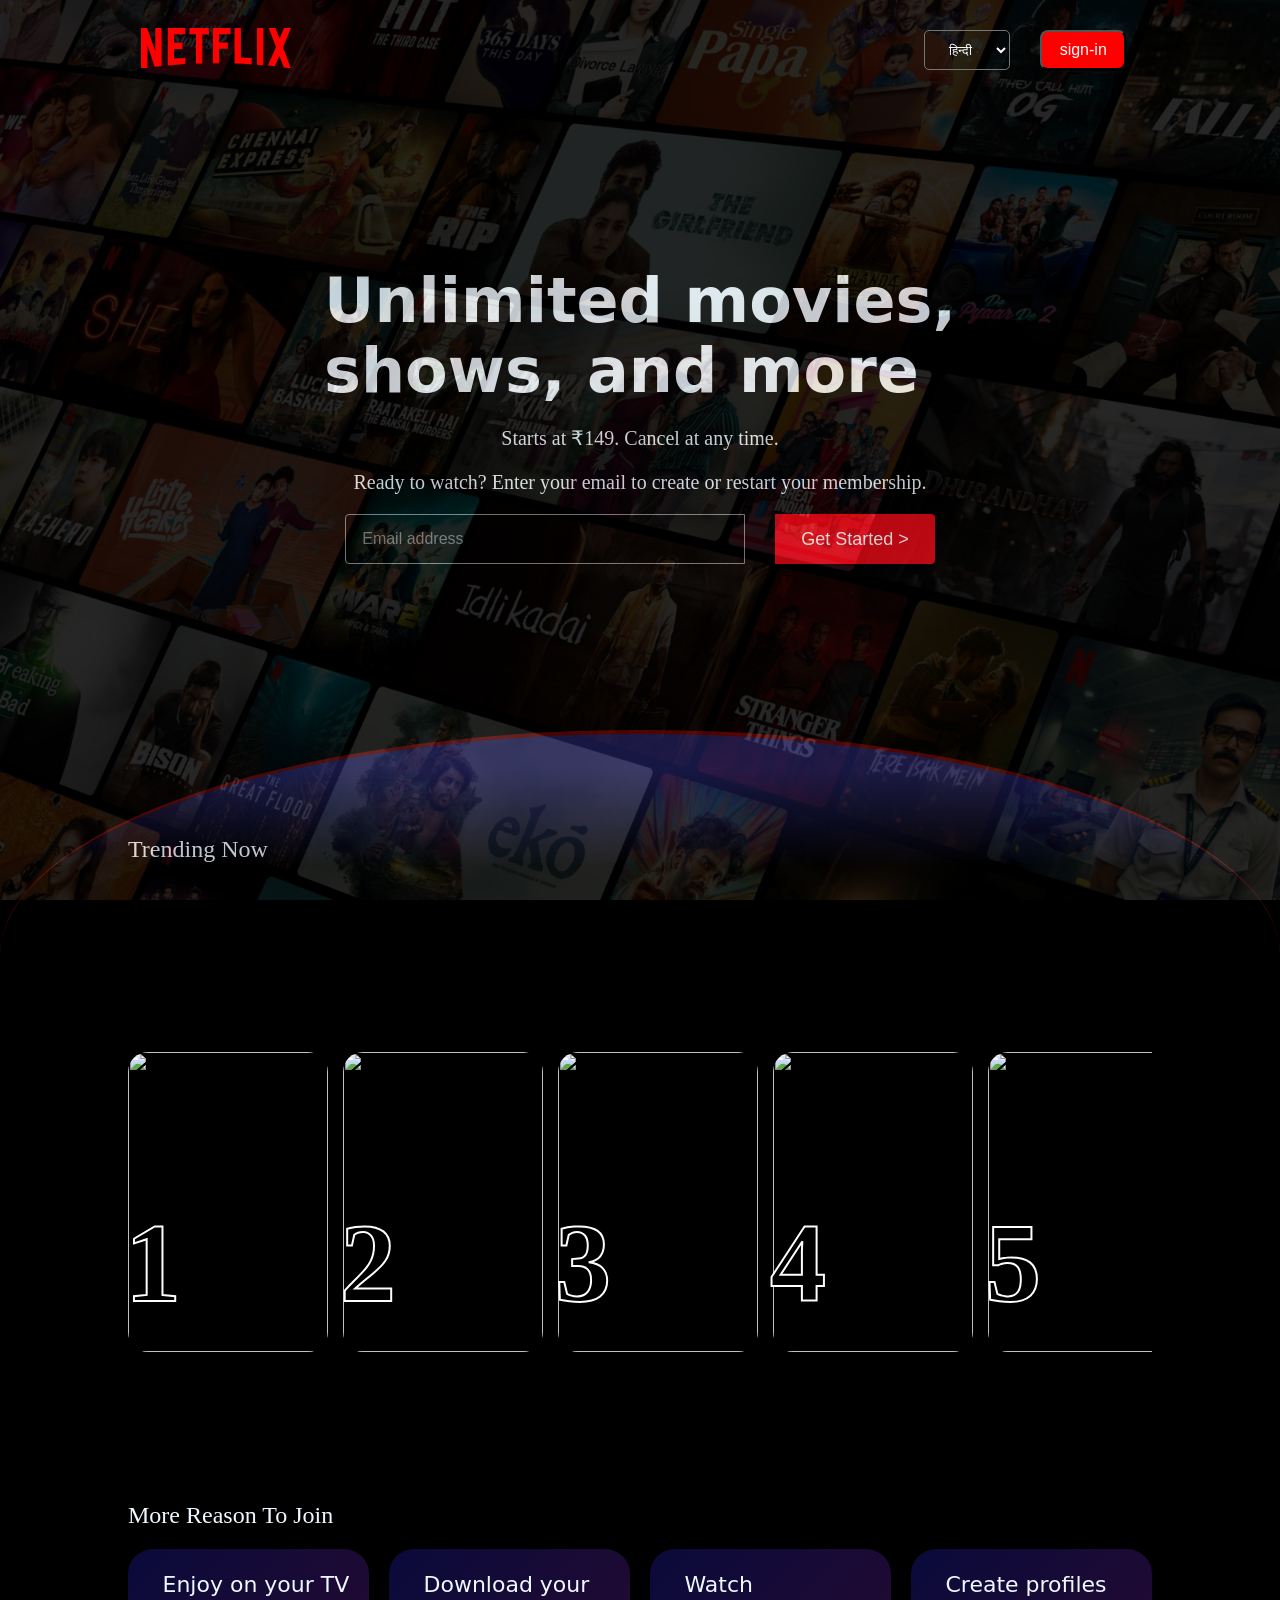
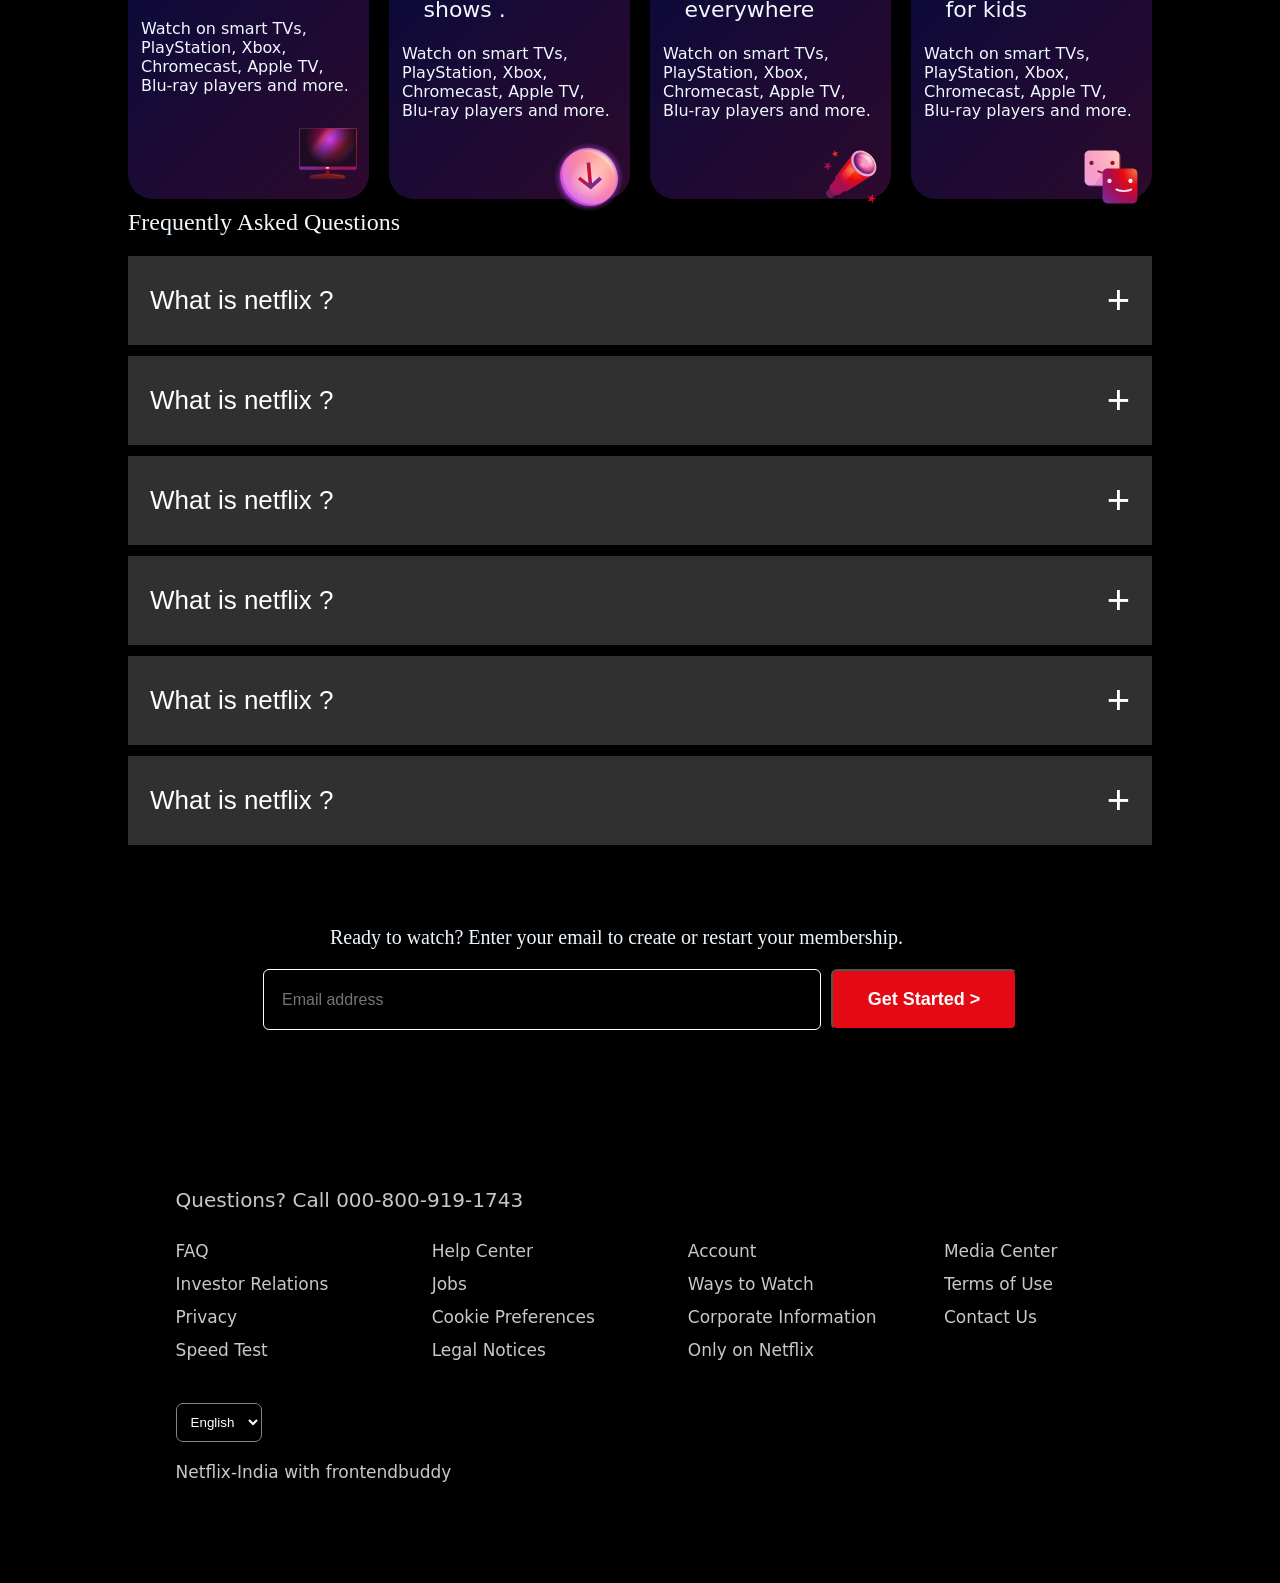
==== index.html @ 0e560d10 "first commit" ====
<!DOCTYPE html>
<html lang="en">

<head>
    <meta charset="UTF-8">
    <meta name="viewport" content="width=device-width, initial-scale=1.0">
    <title>Netflix-clone</title>
    <link rel="stylesheet" href="style.css">
</head>

<body>
    <main>
        <nav>
            <div class="navdiv">
                <div class="left">
                    <div class="svg">
                        <svg fill="red" viewBox="0 0 111 30" version="1.1" xmlns="http://www.w3.org/2000/svg"
                            xmlns:xlink="http://www.w3.org/1999/xlink" aria-hidden="true" role="img"
                            class="default-ltr-iqcdef-cache-17hp4kx e38gzvf2">
                            <g>
                                <path
                                    d="M105.06233,14.2806261 L110.999156,30 C109.249227,29.7497422 107.500234,29.4366857 105.718437,29.1554972 L102.374168,20.4686475 L98.9371075,28.4375293 C97.2499766,28.1563408 95.5928391,28.061674 93.9057081,27.8432843 L99.9372012,14.0931671 L94.4680851,-5.68434189e-14 L99.5313525,-5.68434189e-14 L102.593495,7.87421502 L105.874965,-5.68434189e-14 L110.999156,-5.68434189e-14 L105.06233,14.2806261 Z M90.4686475,-5.68434189e-14 L85.8749649,-5.68434189e-14 L85.8749649,27.2499766 C87.3746368,27.3437061 88.9371075,27.4055675 90.4686475,27.5930265 L90.4686475,-5.68434189e-14 Z M81.9055207,26.93692 C77.7186241,26.6557316 73.5307901,26.4064111 69.250164,26.3117443 L69.250164,-5.68434189e-14 L73.9366389,-5.68434189e-14 L73.9366389,21.8745899 C76.6248008,21.9373887 79.3120255,22.1557784 81.9055207,22.2804387 L81.9055207,26.93692 Z M64.2496954,10.6561065 L64.2496954,15.3435186 L57.8442216,15.3435186 L57.8442216,25.9996251 L53.2186709,25.9996251 L53.2186709,-5.68434189e-14 L66.3436123,-5.68434189e-14 L66.3436123,4.68741213 L57.8442216,4.68741213 L57.8442216,10.6561065 L64.2496954,10.6561065 Z M45.3435186,4.68741213 L45.3435186,26.2498828 C43.7810479,26.2498828 42.1876465,26.2498828 40.6561065,26.3117443 L40.6561065,4.68741213 L35.8121661,4.68741213 L35.8121661,-5.68434189e-14 L50.2183897,-5.68434189e-14 L50.2183897,4.68741213 L45.3435186,4.68741213 Z M30.749836,15.5928391 C28.687787,15.5928391 26.2498828,15.5928391 24.4999531,15.6875059 L24.4999531,22.6562939 C27.2499766,22.4678976 30,22.2495079 32.7809542,22.1557784 L32.7809542,26.6557316 L19.812541,27.6876933 L19.812541,-5.68434189e-14 L32.7809542,-5.68434189e-14 L32.7809542,4.68741213 L24.4999531,4.68741213 L24.4999531,10.9991564 C26.3126816,10.9991564 29.0936358,10.9054269 30.749836,10.9054269 L30.749836,15.5928391 Z M4.78114163,12.9684132 L4.78114163,29.3429562 C3.09401069,29.5313525 1.59340144,29.7497422 0,30 L0,-5.68434189e-14 L4.4690224,-5.68434189e-14 L10.562377,17.0315868 L10.562377,-5.68434189e-14 L15.2497891,-5.68434189e-14 L15.2497891,28.061674 C13.5935889,28.3437998 11.906458,28.4375293 10.1246602,28.6868498 L4.78114163,12.9684132 Z">
                                </path>
                            </g>
                        </svg>
                    </div>
                </div>
                <div class="right">
                    <select class="select">
                        <option id="en" value="hi">
                            हिन्दी</option>
                        <option id="en" value="en">English</option>
                    </select>

                    <button class="sign-inbtn">sign-in</button>
                </div>
            </div>
        </nav>
        <div class="wrap">
            <div class="herosection">
        </div>  
         <div class="box">
                <h1 id="h1">Unlimited movies,<br/> shows, and more</h1>
                <p>Starts at ₹149. Cancel at any time.</p>
                <p>

Ready to watch? Enter your email to create or restart your membership.</p>
<div class="netflix-input">
    <input id="input1" type="email" placeholder="Email address">
    <button id="get-start">Get Started &gt;</button>
</div>
            </div> 
        </div>

<section style="height: 100vh;width: 100%;">
    <div class="sepration">
        <h1>Trending Now</h1>
    </div>
    <div class="card-container">
        <div class="card">
            <img src="https://occ-0-4079-3646.1.nflxso.net/dnm/api/v6/mAcAr9TxZIVbINe88xb3Teg5_OA/AAAABYWfklg5D5btQoekHBjGHSFXDW_EezXrT97RnSaEwirkVnCt91QaQlcPWCxtfkSrW04hOcHguRrAMgyKTJzs2_PKkFkbs60DHC4.webp?r=05f" alt="">
            <span class="rank"><strong>1</strong></span>
        </div>
        <div class="card">
<img src="https://occ-0-4079-3646.1.nflxso.net/dnm/api/v6/mAcAr9TxZIVbINe88xb3Teg5_OA/AAAABTk_B0l_BvDJ7CQuWOAax9ZKSAe65vFGUMjAee8pcvuYXDFDvcnFaF8nOEuwxBg-TFKzHTqhdD3D7zlMsXSpA_BQTHf-ouBVNdwJIJvNQzUGje4WVrnptKL5Ywqu9hV7pg3A.webp?r=f34" alt="">            <span class="rank"><strong>2</strong></span>
        </div>
        <div class="card">
<img src="https://occ-0-4079-3646.1.nflxso.net/dnm/api/v6/mAcAr9TxZIVbINe88xb3Teg5_OA/AAAABVbXUoTNkiWeGLsVtY9HIcuwl1a3-qGoR3UlqNqTqNaSBIYjd0DYeSO0mJcKaiMaH4AYtFRuqnHeuwcxSB3sofkfoh_zn_c9A80.webp?r=0e8" alt="">
            <span class="rank"><strong>3</strong></span>
        </div>
        <div class="card">
<img src="https://occ-0-4079-3646.1.nflxso.net/dnm/api/v6/mAcAr9TxZIVbINe88xb3Teg5_OA/AAAABdk3FpqNAI974HAkW3ViJ3I0APuHL_G1rSyvJwwHpORabUiucodaWVbqTne8dLPRL2x9QTKAJdYLmWHL7W8-0b21v_9pRb4rtUP8MzJCQIdtbZNCXBlEPL4DcL4kUnYPekPF.webp?r=2dc" alt="">
            <span class="rank"><strong>4</strong></span>
        </div>
        <div class="card">
<img src="https://occ-0-4079-3646.1.nflxso.net/dnm/api/v6/mAcAr9TxZIVbINe88xb3Teg5_OA/AAAABXMlNt8lRlEH5nkoYUHkzaYFsKJJvQq-3wQ4-DyYWQmKlxu9qrynyD5cNZEHPowiQL9IPEPbTSBM9B-id8nR8QPVfL1P_CQjPOqe5ZsDbekwH5AVJbhS3v4gSBXhZb4qdcE6.webp?r=e8a" alt="">            <span class="rank"><strong>5</strong></span>
        </div>
        <div class="card">
<img src="https://occ-0-4079-3646.1.nflxso.net/dnm/api/v6/mAcAr9TxZIVbINe88xb3Teg5_OA/AAAABTJf3e14TtZ2Z3216UaphDq5nf1SaFyC-0R59wDCSyGdNROqYPTHg8g8SU0kbcn61BMumEkghBN8r11S6_bhQvNJ4oQD4oECM-M.webp?r=e5d" alt="">
            <span class="rank"><strong>6</strong></span>
        </div>
        <div class="card">
<img src="https://occ-0-4079-3646.1.nflxso.net/dnm/api/v6/mAcAr9TxZIVbINe88xb3Teg5_OA/AAAABVeIHiYaDJJIysNwDA2dgsHF3DpeFf1lXUwfmyaYJGvJxptKGrreOWRiosLCEviE_yZybYWhxEPSmyxoSVNhCycRblBIR_sH38c.webp?r=902" alt="">
            <span class="rank"><strong>7</strong></span>
        </div>
        <div class="card">

<img src="https://occ-0-4079-3646.1.nflxso.net/dnm/api/v6/mAcAr9TxZIVbINe88xb3Teg5_OA/AAAABRyZw5hVzYNlj5cnTUlbq5EqtdSdsAsspntVAHNzTW-VaxaTK4A5d_0pDxPjmoxcs7O51dpWAhCpvB-1r6tBUotO4OHGYteFQzA.webp?r=32c" alt="">            <span class="rank"><strong>8</strong></span>
        </div>
        <div class="card">
<img src="https://occ-0-4079-3646.1.nflxso.net/dnm/api/v6/mAcAr9TxZIVbINe88xb3Teg5_OA/AAAABd-hr2-TdXUEamf_D6vpIxJwKZnueEgjHxa05fdGIYTOXwYvXtkrUhfvtySeRKLFhR7MDZG5cNAtmb52qROa-ZKOftFckYIuFKo.webp?r=4a4" alt="">
            <span class="rank"><strong>9</strong></span>
        </div>
        <div class="card">
<img src="https://occ-0-4079-3646.1.nflxso.net/dnm/api/v6/mAcAr9TxZIVbINe88xb3Teg5_OA/AAAABdN_bIOlvcPmuNg-8zb6yTEGzWwTEl5TQHxSGXeZYUZXD42PmzgOxe4XxfNs_FNWoKHZPwui2ZNbFkP6lW-cWNj7co2EHiAmQpBfdP3ty0noShRvad3MK4TOglaMWfLT3uCz.webp?r=c90" alt="">
            <span class="rank"><strong>10</strong></span>
        </div>
    </div>




    
</section>
<section style="height: 100vh;width: 100%; margin-top: -10%;">
    <div class="container">
        <h1>More Reason To Join </h1>
        <div class="card-div">
            <div class="card1">
                <h2>Enjoy on your TV</h2>
                
                <p>Watch on smart TVs, PlayStation, Xbox, Chromecast, Apple TV, Blu-ray players and more.</p>
           <svg width="72" height="72" viewBox="0 0 72 72" fill="none"><g id="television-core-small"><path id="Vector" fill-rule="evenodd" clip-rule="evenodd" d="M37.2 53.3992C37.2 52.7365 36.6628 52.1992 36 52.1992H34.8C34.1373 52.1992 33.6 52.7365 33.6 53.3992V56.2636C33.6 56.9129 33.0834 57.4433 32.4347 57.4739C30.3013 57.5744 28.1719 57.7834 26.0546 58.1011L19.444 59.0926C18.2692 59.2688 17.4 60.2782 17.4 61.4662V62.0992C17.4 62.4304 17.6686 62.6992 18 62.6992H52.8C53.1314 62.6992 53.4 62.4304 53.4 62.0992V61.4662C53.4 60.2782 52.5309 59.2688 51.3561 59.0926L44.7454 58.1011C42.6282 57.7834 40.4987 57.5744 38.3653 57.4739C37.7167 57.4433 37.2 56.9129 37.2 56.2636V53.3992Z" fill="url(#paint0_radial_5179_1308)"></path><path id="Vector_2" d="M18.6 60.7388C18.6 60.2306 18.9587 59.796 19.4602 59.711C22.0196 59.2775 29.7585 58.0508 35.4 58.0508C41.0415 58.0508 48.7804 59.2775 51.3398 59.711C51.8412 59.796 52.2 60.2306 52.2 60.7388C52.2 60.902 52.0575 61.0268 51.8967 61.0004C50.1219 60.707 40.9704 59.2409 35.4 59.2409C29.8295 59.2409 20.678 60.707 18.9033 61.0004C18.7425 61.0268 18.6 60.902 18.6 60.7388Z" fill="url(#paint1_radial_5179_1308)"></path><path id="Vector_3" d="M63 12H8.99995C8.00584 12 7.19995 12.8059 7.19995 13.8V51.6C7.19995 52.5941 8.00584 53.4 8.99995 53.4H63C63.9941 53.4 64.8 52.5941 64.8 51.6V13.8C64.8 12.8059 63.9941 12 63 12Z" fill="url(#paint2_linear_5179_1308)"></path><path id="Vector_4" d="M63 12H8.99995C8.00584 12 7.19995 12.8059 7.19995 13.8V51.6C7.19995 52.5941 8.00584 53.4 8.99995 53.4H63C63.9941 53.4 64.8 52.5941 64.8 51.6V13.8C64.8 12.8059 63.9941 12 63 12Z" fill="url(#paint3_radial_5179_1308)"></path><path id="Vector_5" fill-rule="evenodd" clip-rule="evenodd" d="M8.99995 12.6H63C63.663 12.6 64.2 13.1372 64.2 13.8V50.4H7.79995V13.8C7.79995 13.1372 8.33719 12.6 8.99995 12.6ZM7.19995 50.4V13.8C7.19995 12.8059 8.00581 12 8.99995 12H63C63.9942 12 64.8 12.8059 64.8 13.8V50.4V51.6C64.8 52.5941 63.9942 53.4 63 53.4H8.99995C8.00581 53.4 7.19995 52.5941 7.19995 51.6V50.4Z" fill="url(#paint4_radial_5179_1308)"></path><path id="Vector_6" d="M35.4 52.8C36.3941 52.8 37.2 52.3971 37.2 51.9C37.2 51.4029 36.3941 51 35.4 51C34.4059 51 33.6 51.4029 33.6 51.9C33.6 52.3971 34.4059 52.8 35.4 52.8Z" fill="url(#paint5_radial_5179_1308)"></path></g><defs><radialGradient id="paint0_radial_5179_1308" cx="0" cy="0" r="1" gradientUnits="userSpaceOnUse" gradientTransform="translate(50.3269 49.3723) rotate(118.526) scale(55.1579 46.2871)"><stop stop-color="#802600"></stop><stop offset="0.333333" stop-color="#6F181D"></stop><stop offset="0.666667" stop-color="#5B1333"></stop><stop offset="1" stop-color="#391945"></stop></radialGradient><radialGradient id="paint1_radial_5179_1308" cx="0" cy="0" r="1" gradientUnits="userSpaceOnUse" gradientTransform="translate(48.1077 53.6128) rotate(158.116) scale(32.7275 42.219)"><stop stop-color="#99421D"></stop><stop offset="0.333333" stop-color="#99161D"></stop><stop offset="0.666667" stop-color="#7D1845"></stop><stop offset="1" stop-color="#59216E"></stop></radialGradient><linearGradient id="paint2_linear_5179_1308" x1="10.4727" y1="14.9572" x2="56.1755" y2="51.4814" gradientUnits="userSpaceOnUse"><stop stop-color="#99161D"></stop><stop offset="0.245283" stop-color="#CA005B"></stop><stop offset="0.346698" stop-color="#FF479A"></stop><stop offset="0.46934" stop-color="#CC3CFF"></stop><stop offset="0.735849" stop-color="#BC1A22"></stop><stop offset="1" stop-color="#C94FF5"></stop></linearGradient><radialGradient id="paint3_radial_5179_1308" cx="0" cy="0" r="1" gradientUnits="userSpaceOnUse" gradientTransform="translate(38.6181 23.8286) rotate(90) scale(25.9571 25.8545)"><stop stop-color="#1C0E20" stop-opacity="0"></stop><stop offset="1" stop-color="#1C0E20"></stop></radialGradient><radialGradient id="paint4_radial_5179_1308" cx="0" cy="0" r="1" gradientUnits="userSpaceOnUse" gradientTransform="translate(54 20.1938) rotate(144.293) scale(47.2897 44.8232)"><stop stop-color="#EF7744"></stop><stop offset="0.333333" stop-color="#E50914"></stop><stop offset="0.666667" stop-color="#A70D53"></stop><stop offset="1" stop-color="#792A95"></stop></radialGradient><radialGradient id="paint5_radial_5179_1308" cx="0" cy="0" r="1" gradientUnits="userSpaceOnUse" gradientTransform="translate(36.525 51.3562) rotate(135) scale(4.58735)"><stop stop-color="#FFDCCC"></stop><stop offset="0.333333" stop-color="#FFBDC0"></stop><stop offset="0.666667" stop-color="#F89DC6"></stop><stop offset="1" stop-color="#E4A1FA"></stop></radialGradient></defs></svg>
           
            </div>
            <div class="card1">
                <h2>Download your shows .</h2>
                <p>Watch on smart TVs, PlayStation, Xbox, Chromecast, Apple TV, Blu-ray players and more.</p>
           
                <svg width="72" height="72" viewBox="0 0 72 72" fill="none"><g id="download-core-small"><path id="Vector" d="M36 70.2008C54.8882 70.2008 70.2001 54.8889 70.2001 36.0008C70.2001 17.1126 54.8882 1.80078 36 1.80078C17.1119 1.80078 1.80005 17.1126 1.80005 36.0008C1.80005 54.8889 17.1119 70.2008 36 70.2008Z" fill="url(#paint0_radial_5179_7940)"></path><path id="Vector_2" opacity="0.4" d="M64.7658 36.195C65.5206 51.5916 53.7908 63.5824 38.5668 62.977C23.3428 62.3722 10.3893 49.4 9.63446 34.0034C8.87954 18.6068 20.6091 6.61594 35.8331 7.22116C51.0571 7.82638 64.0104 20.7984 64.7658 36.195Z" fill="url(#paint1_radial_5179_7940)"></path><path id="Vector_3" d="M62.3657 37.9958C63.1205 53.3924 51.3908 65.3832 36.1668 64.7778C20.9428 64.173 7.9893 51.2008 7.23444 35.8041C6.47952 20.4075 18.2091 8.41672 33.4331 9.02194C48.6571 9.62716 61.6103 22.5992 62.3657 37.9958Z" fill="url(#paint2_radial_5179_7940)"></path><path id="Vector_4" opacity="0.5" d="M64.7658 36.195C65.5206 51.5916 53.7908 63.5824 38.5668 62.977C23.3428 62.3722 10.3893 49.4 9.63446 34.0034C8.87954 18.6068 20.6091 6.61594 35.8331 7.22116C51.0571 7.82638 64.0104 20.7984 64.7658 36.195Z" fill="url(#paint3_radial_5179_7940)"></path><path id="Vector_5" opacity="0.6" d="M36.9 60.6C48.6636 60.6 58.2 51.0637 58.2 39.3C58.2 27.5363 48.6636 18 36.9 18C25.1363 18 15.6 27.5363 15.6 39.3C15.6 51.0637 25.1363 60.6 36.9 60.6Z" fill="url(#paint4_radial_5179_7940)"></path><path id="Vector_6" fill-rule="evenodd" clip-rule="evenodd" d="M39.0849 42.2727L46.3387 35.76L48.8945 38.5142L38.9118 47.477L37.8466 48.4333L36.6071 47.477L24.9899 38.5142L27.0434 35.76L35.4849 42.2727L33.6 21.6016H37.2L39.0849 42.2727Z" fill="url(#paint5_radial_5179_7940)"></path><path id="Vector_7" opacity="0.4" fill-rule="evenodd" clip-rule="evenodd" d="M61.6566 34.9618C61.7832 35.3893 62.391 35.3233 62.3694 34.878C61.6962 21.1369 50.1509 9.55975 36.5817 9.01957C34.4606 8.93515 32.4155 9.12541 30.4772 9.55909C30.0745 9.64915 30.1575 10.2082 30.5697 10.2246C45.0094 10.7979 57.6246 21.2971 61.6566 34.9618Z" fill="url(#paint6_radial_5179_7940)"></path></g><defs><radialGradient id="paint0_radial_5179_7940" cx="0" cy="0" r="1" gradientUnits="userSpaceOnUse" gradientTransform="translate(36.0001 36.1837) rotate(-90) scale(34.3829)"><stop offset="0.782019" stop-color="#982DBE"></stop><stop offset="0.906819" stop-color="#B038DC" stop-opacity="0.2"></stop><stop offset="1" stop-color="#E4A1FA" stop-opacity="0"></stop></radialGradient><radialGradient id="paint1_radial_5179_7940" cx="0" cy="0" r="1" gradientUnits="userSpaceOnUse" gradientTransform="translate(52.9937 20.0992) rotate(135) scale(49.9836)"><stop stop-color="#FFDCCC"></stop><stop offset="0.333333" stop-color="#FFBDC0"></stop><stop offset="0.666667" stop-color="#F89DC6"></stop><stop offset="1" stop-color="#E4A1FA"></stop></radialGradient><radialGradient id="paint2_radial_5179_7940" cx="0" cy="0" r="1" gradientUnits="userSpaceOnUse" gradientTransform="translate(52.7999 19.6937) rotate(135) scale(53.1037)"><stop stop-color="#FFA984"></stop><stop offset="0.333333" stop-color="#FF787F"></stop><stop offset="0.666667" stop-color="#F45FA2"></stop><stop offset="1" stop-color="#C44AF1"></stop></radialGradient><radialGradient id="paint3_radial_5179_7940" cx="0" cy="0" r="1" gradientUnits="userSpaceOnUse" gradientTransform="translate(52.9937 20.0992) rotate(135) scale(49.9836)"><stop stop-color="#FFDCCC"></stop><stop offset="0.333333" stop-color="#FFBDC0"></stop><stop offset="0.666667" stop-color="#F89DC6"></stop><stop offset="1" stop-color="#E4A1FA"></stop></radialGradient><radialGradient id="paint4_radial_5179_7940" cx="0" cy="0" r="1" gradientUnits="userSpaceOnUse" gradientTransform="translate(36.9 39.3) scale(21.3)"><stop stop-color="white"></stop><stop offset="1" stop-color="white" stop-opacity="0"></stop></radialGradient><radialGradient id="paint5_radial_5179_7940" cx="0" cy="0" r="1" gradientUnits="userSpaceOnUse" gradientTransform="translate(31.2 32.1016) rotate(39.5226) scale(15.5567)"><stop stop-color="#EF7744"></stop><stop offset="0.2406" stop-color="#E50914"></stop><stop offset="1" stop-color="#792A95"></stop></radialGradient><radialGradient id="paint6_radial_5179_7940" cx="0" cy="0" r="1" gradientUnits="userSpaceOnUse" gradientTransform="translate(50.7 21.3) rotate(-180) scale(30)"><stop stop-color="white"></stop><stop offset="1" stop-color="white" stop-opacity="0"></stop></radialGradient></defs></svg>
            </div>
            <div class="card1">
                <h2>Watch everywhere</h2>
                <p>Watch on smart TVs, PlayStation, Xbox, Chromecast, Apple TV, Blu-ray players and more.</p>
           
           <svg width="72" height="72" viewBox="0 0 72 72" fill="none"><g id="telescope-core-small"><path id="Vector" d="M24.0492 36.6016L33.6 46.3898L17.8029 56.8633C17.8029 56.8633 15.8891 57.6983 13.625 55.2638C11.361 52.8293 12.1235 51.238 12.1235 51.238L24.0492 36.6016Z" fill="url(#paint0_radial_5179_1664)"></path><path id="Vector_2" d="M25.0344 34.1992L36 46.151L25.0616 53.8043C25.0616 53.8043 21.8289 55.0984 18.0987 51.0172C14.3686 46.9358 15.9198 44.5105 15.9198 44.5105L25.0344 34.1992Z" fill="url(#paint1_radial_5179_1664)"></path><path id="Vector_3" d="M39 13.0195L59.1 33.6788L32.5325 50.4142C32.5325 50.4142 28.7459 50.2552 24.3978 45.4897C20.0498 40.7243 21.4096 35.8101 21.4096 35.8101L39 13.0195Z" fill="url(#paint2_radial_5179_1664)"></path><path id="Vector_4" d="M57.6709 15.3516C63.1044 21.2807 63.9858 29.2883 59.6386 33.2371C55.2916 37.186 47.3628 35.5806 41.9292 29.6515C36.4954 23.7224 35.6145 15.7148 39.9615 11.766C44.3084 7.81716 52.2372 9.42252 57.6709 15.3516Z" fill="url(#paint3_radial_5179_1664)"></path><path id="Vector_5" d="M58.3787 31.255C54.8121 34.5032 48.2143 33.0817 43.6421 28.0798C39.07 23.078 38.2547 16.39 41.8213 13.1419C45.3879 9.89364 51.9857 11.3152 56.5579 16.3171C61.1298 21.3189 61.9452 28.0069 58.3787 31.255Z" fill="url(#paint4_radial_5179_1664)"></path><path id="Vector_6" opacity="0.85" d="M59.6783 28.823C60.576 24.1785 59.6544 20.5934 56.1603 16.6199C52.6662 12.6464 47.3508 10.8657 43.7796 12.7598C39.371 15.098 48.3734 13.5961 53.4577 19.5815C57.8259 24.724 58.8516 33.1009 59.6783 28.823Z" fill="url(#paint5_radial_5179_1664)"></path><path id="Vector_7" opacity="0.4" d="M50.3979 25.2452C50.4549 26.7239 49.2932 27.7677 47.8032 27.5766C46.3131 27.3856 45.059 26.032 45.002 24.5532C44.945 23.0745 46.1067 22.0307 47.5968 22.2218C49.0868 22.4128 50.341 23.7664 50.3979 25.2452Z" fill="url(#paint6_radial_5179_1664)"></path><path id="Vector_8" opacity="0.6" d="M36.9217 21.0039L26.4258 34.3627C26.3297 36.4604 28.2903 39.5534 30.0334 40.8344L41.2345 29.9105C39.6 28.2005 36.9591 24.1025 36.9217 21.0039Z" fill="url(#paint7_radial_5179_1664)"></path><path id="Vector_9" fill-rule="evenodd" clip-rule="evenodd" d="M20.0576 9.60156L21.479 11.7187L24 11.0654L22.3575 13.0272L23.7789 15.1444L21.3424 14.2397L19.7 16.2016L19.8365 13.6806L17.4 12.7759L19.9209 12.1225L20.0576 9.60156ZM58.776 52.8016L58.9623 56.4685L62.4 57.4188L59.0774 58.7347L59.2637 62.4016L57.0239 59.548L53.7014 60.8638L55.6397 57.7843L53.4 54.9307L56.8377 55.8811L58.776 52.8016ZM15.206 24.2101L15.8768 21.0016L13.4793 23.1964L10.6853 21.5563L11.9975 24.553L9.59998 26.7478L12.8085 26.405L14.1207 29.4016L14.7915 26.1931L18 25.8502L15.206 24.2101Z" fill="url(#paint8_linear_5179_1664)"></path></g><defs><radialGradient id="paint0_radial_5179_1664" cx="0" cy="0" r="1" gradientUnits="userSpaceOnUse" gradientTransform="translate(36.6875 32.7016) rotate(135) scale(34.9134)"><stop stop-color="#99421D"></stop><stop offset="0.333333" stop-color="#99161D"></stop><stop offset="0.666667" stop-color="#7D1845"></stop><stop offset="1" stop-color="#59216E"></stop></radialGradient><radialGradient id="paint1_radial_5179_1664" cx="0" cy="0" r="1" gradientUnits="userSpaceOnUse" gradientTransform="translate(42.5937 27.2992) rotate(135) scale(44.5477 44.5279)"><stop stop-color="#EF7744"></stop><stop offset="0.333333" stop-color="#E50914"></stop><stop offset="0.666667" stop-color="#A70D53"></stop><stop offset="1" stop-color="#792A95"></stop></radialGradient><radialGradient id="paint2_radial_5179_1664" cx="0" cy="0" r="1" gradientUnits="userSpaceOnUse" gradientTransform="translate(42.3 29.106) rotate(135) scale(31.8127)"><stop stop-color="#FB540D"></stop><stop offset="0.333333" stop-color="#E50914"></stop><stop offset="0.666667" stop-color="#A70D53"></stop><stop offset="1" stop-color="#792A95"></stop></radialGradient><radialGradient id="paint3_radial_5179_1664" cx="0" cy="0" r="1" gradientUnits="userSpaceOnUse" gradientTransform="translate(57.675 14.7078) rotate(134.326) scale(24.0433 24.0367)"><stop stop-color="#FFDCCC"></stop><stop offset="0.333333" stop-color="#FFBDC0"></stop><stop offset="0.666667" stop-color="#F89DC6"></stop><stop offset="1" stop-color="#E4A1FA"></stop></radialGradient><radialGradient id="paint4_radial_5179_1664" cx="0" cy="0" r="1" gradientUnits="userSpaceOnUse" gradientTransform="translate(52.1305 21.273) rotate(141.875) scale(9.87138 12.8159)"><stop offset="0.307292" stop-color="#F89DC6"></stop><stop offset="0.645392" stop-color="#E75094"></stop><stop offset="1" stop-color="#59216E"></stop></radialGradient><radialGradient id="paint5_radial_5179_1664" cx="0" cy="0" r="1" gradientUnits="userSpaceOnUse" gradientTransform="translate(55.8 15.6) rotate(135) scale(13.1522)"><stop stop-color="white"></stop><stop offset="1" stop-color="white" stop-opacity="0"></stop></radialGradient><radialGradient id="paint6_radial_5179_1664" cx="0" cy="0" r="1" gradientUnits="userSpaceOnUse" gradientTransform="translate(49.2362 22.9648) rotate(131.079) scale(5.08644 6.006)"><stop stop-color="white"></stop><stop offset="1" stop-color="white" stop-opacity="0"></stop></radialGradient><radialGradient id="paint7_radial_5179_1664" cx="0" cy="0" r="1" gradientUnits="userSpaceOnUse" gradientTransform="translate(36.8758 29.1353) rotate(137.622) scale(13.5764)"><stop stop-color="#FFA984"></stop><stop offset="1" stop-color="#F7636B" stop-opacity="0"></stop></radialGradient><linearGradient id="paint8_linear_5179_1664" x1="44.65" y1="27.9016" x2="24.25" y2="48.3016" gradientUnits="userSpaceOnUse"><stop stop-color="#EF7744"></stop><stop offset="0.333333" stop-color="#E50914"></stop><stop offset="0.666667" stop-color="#A70D53"></stop><stop offset="1" stop-color="#792A95"></stop></linearGradient></defs></svg>
            </div>
            <div class="card1">
                <h2>Create profiles for kids</h2>
                <p>Watch on smart TVs, PlayStation, Xbox, Chromecast, Apple TV, Blu-ray players and more.</p>
           <svg width="72" height="72" viewBox="0 0 72 72" fill="none"><g id="profiles-core-small"><path id="Vector" d="M10.8 15.6008C10.8 12.9499 12.949 10.8008 15.5999 10.8008H40.8C43.4509 10.8008 45.6 12.9498 45.6 15.6008V40.8007C45.6 43.4516 43.4509 45.6007 40.8 45.6007H15.6C12.949 45.6007 10.8 43.4517 10.8 40.8007V15.6008Z" fill="url(#paint0_radial_5179_7919)"></path><path id="Vector_2" d="M9.59998 14.4016C9.59998 11.7506 11.749 9.60162 14.4 9.60156H39.6C42.251 9.60156 44.4 11.7506 44.4 14.4016V39.6015C44.4 42.2525 42.251 44.4015 39.6 44.4015H14.4C11.749 44.4016 9.59998 42.2525 9.59998 39.6015V14.4016Z" fill="url(#paint1_radial_5179_7919)"></path><path id="Vector_3" d="M18.6 21.9008C18.6 23.0606 17.6598 24.0008 16.5 24.0008C15.3402 24.0008 14.4 23.0606 14.4 21.9008C14.4 20.741 15.3402 19.8008 16.5 19.8008C17.6598 19.8008 18.6 20.741 18.6 21.9008Z" fill="url(#paint2_radial_5179_7919)"></path><path id="Vector_4" d="M39.6 21.9008C39.6 23.0606 38.6598 24.0008 37.5 24.0008C36.3402 24.0008 35.4 23.0606 35.4 21.9008C35.4 20.741 36.3402 19.8008 37.5 19.8008C38.6598 19.8008 39.6 20.741 39.6 21.9008Z" fill="url(#paint3_radial_5179_7919)"></path><path id="Vector_5" d="M23.6713 29.4501C23.2437 29.1967 22.6917 29.3379 22.4383 29.7655C22.1848 30.1932 22.3261 30.7452 22.7537 30.9986C23.8254 31.6337 26.769 32.7744 30.6375 32.7744C34.506 32.7744 37.4497 31.6337 38.5213 30.9986C38.949 30.7452 39.0902 30.1932 38.8368 29.7655C38.5834 29.3379 38.0313 29.1967 37.6037 29.4501C36.8191 29.9151 34.194 30.9744 30.6375 30.9744C27.081 30.9744 24.456 29.9151 23.6713 29.4501Z" fill="url(#paint4_radial_5179_7919)"></path><path id="Vector_6" opacity="0.35" d="M19.2 44.4016H28.2L32.4 27.6016C30.2787 28.1801 28.4542 29.5387 27.2921 31.4053L19.2 44.4016Z" fill="url(#paint5_radial_5179_7919)"></path><path id="Vector_7" d="M27.6 32.4016C27.6 29.7506 29.749 27.6016 32.4 27.6016L57.6 27.6016C60.2508 27.6016 62.4 29.7506 62.4 32.4016V57.6015C62.4 60.2524 60.2508 62.4016 57.6 62.4016H32.4C29.749 62.4016 27.6 60.2524 27.6 57.6016V32.4016Z" fill="url(#paint6_radial_5179_7919)"></path><path id="Vector_8" d="M36.6 39.9008C36.6 41.0606 35.6598 42.0008 34.5 42.0008C33.3402 42.0008 32.4 41.0606 32.4 39.9008C32.4 38.741 33.3402 37.8008 34.5 37.8008C35.6598 37.8008 36.6 38.741 36.6 39.9008Z" fill="url(#paint7_radial_5179_7919)"></path><path id="Vector_9" d="M57.6 39.9008C57.6 41.0606 56.6598 42.0008 55.5 42.0008C54.3402 42.0008 53.4 41.0606 53.4 39.9008C53.4 38.741 54.3402 37.8008 55.5 37.8008C56.6598 37.8008 57.6 38.741 57.6 39.9008Z" fill="url(#paint8_radial_5179_7919)"></path><path id="Vector_10" d="M41.8213 47.6025C41.3937 47.349 40.8416 47.4903 40.5882 47.9179C40.3348 48.3455 40.476 48.8976 40.9037 49.1509C41.9753 49.786 44.919 50.9267 48.7875 50.9267C52.656 50.9267 55.5996 49.786 56.6713 49.1509C57.0989 48.8976 57.2402 48.3455 56.9867 47.9179C56.7333 47.4903 56.1813 47.349 55.7537 47.6025C54.969 48.0674 52.344 49.1267 48.7875 49.1267C45.231 49.1267 42.6059 48.0674 41.8213 47.6025Z" fill="url(#paint9_radial_5179_7919)"></path></g><defs><radialGradient id="paint0_radial_5179_7919" cx="0" cy="0" r="1" gradientUnits="userSpaceOnUse" gradientTransform="translate(39.075 17.6882) rotate(135) scale(32.8097)"><stop stop-color="#99421D"></stop><stop offset="0.333333" stop-color="#99161D"></stop><stop offset="0.666667" stop-color="#7D1845"></stop><stop offset="1" stop-color="#59216E"></stop></radialGradient><radialGradient id="paint1_radial_5179_7919" cx="0" cy="0" r="1" gradientUnits="userSpaceOnUse" gradientTransform="translate(62.4 8.70157) rotate(133.87) scale(75.3216)"><stop stop-color="#FFDCCC"></stop><stop offset="0.333333" stop-color="#FFBDC0"></stop><stop offset="0.666667" stop-color="#F89DC6"></stop><stop offset="1" stop-color="#E4A1FA"></stop></radialGradient><radialGradient id="paint2_radial_5179_7919" cx="0" cy="0" r="1" gradientUnits="userSpaceOnUse" gradientTransform="translate(60.3 11.1008) rotate(133.939) scale(68.7426 55.9547)"><stop stop-color="#99421D"></stop><stop offset="0.333333" stop-color="#99161D"></stop><stop offset="0.666667" stop-color="#7D1845"></stop><stop offset="1" stop-color="#59216E"></stop></radialGradient><radialGradient id="paint3_radial_5179_7919" cx="0" cy="0" r="1" gradientUnits="userSpaceOnUse" gradientTransform="translate(60.3 11.1008) rotate(133.939) scale(68.7426 55.9547)"><stop stop-color="#99421D"></stop><stop offset="0.333333" stop-color="#99161D"></stop><stop offset="0.666667" stop-color="#7D1845"></stop><stop offset="1" stop-color="#59216E"></stop></radialGradient><radialGradient id="paint4_radial_5179_7919" cx="0" cy="0" r="1" gradientUnits="userSpaceOnUse" gradientTransform="translate(60.3 11.0994) rotate(133.939) scale(68.7426 55.9548)"><stop stop-color="#99421D"></stop><stop offset="0.333333" stop-color="#99161D"></stop><stop offset="0.666667" stop-color="#7D1845"></stop><stop offset="1" stop-color="#59216E"></stop></radialGradient><radialGradient id="paint5_radial_5179_7919" cx="0" cy="0" r="1" gradientUnits="userSpaceOnUse" gradientTransform="translate(39.6 27.9016) rotate(135) scale(23.3345)"><stop stop-color="#FFA984"></stop><stop offset="0.333333" stop-color="#FF787F"></stop><stop offset="0.666667" stop-color="#F45FA2"></stop><stop offset="1" stop-color="#C44AF1"></stop></radialGradient><radialGradient id="paint6_radial_5179_7919" cx="0" cy="0" r="1" gradientUnits="userSpaceOnUse" gradientTransform="translate(61.8 29.7016) rotate(135) scale(43.2749)"><stop stop-color="#EF7744"></stop><stop offset="0.333333" stop-color="#E50914"></stop><stop offset="0.666667" stop-color="#A70D53"></stop><stop offset="1" stop-color="#792A95"></stop></radialGradient><radialGradient id="paint7_radial_5179_7919" cx="0" cy="0" r="1" gradientUnits="userSpaceOnUse" gradientTransform="translate(62.1 11.1008) rotate(137.146) scale(73.6614 60.3576)"><stop stop-color="#FFDCCC"></stop><stop offset="0.333333" stop-color="#FDF6F6"></stop><stop offset="0.666667" stop-color="#FADCE9"></stop><stop offset="1" stop-color="#E4A1FA"></stop></radialGradient><radialGradient id="paint8_radial_5179_7919" cx="0" cy="0" r="1" gradientUnits="userSpaceOnUse" gradientTransform="translate(62.1 11.1008) rotate(137.146) scale(73.6614 60.3576)"><stop stop-color="#FFDCCC"></stop><stop offset="0.333333" stop-color="#FDF6F6"></stop><stop offset="0.666667" stop-color="#FADCE9"></stop><stop offset="1" stop-color="#E4A1FA"></stop></radialGradient><radialGradient id="paint9_radial_5179_7919" cx="0" cy="0" r="1" gradientUnits="userSpaceOnUse" gradientTransform="translate(62.1 11.1017) rotate(137.146) scale(73.6614 60.3576)"><stop stop-color="#FFDCCC"></stop><stop offset="0.333333" stop-color="#FDF6F6"></stop><stop offset="0.666667" stop-color="#FADCE9"></stop><stop offset="1" stop-color="#E4A1FA"></stop></radialGradient></defs></svg>
           
            </div>

        </div>
    </div>

    <h2>Frequently Asked Questions</h2>
    <div class="faq-item">
       <button class="faq-question">
         What is netflix ?
        <span class="icon">+</span>
       </button>
       <div class="faq-answer">
        <p>Netflix is a streaming service that offers a wide variety of award-winning TV shows, movies, anime, documentaries and more – on thousands of internet-connected devices.

You can watch as much as you want, whenever you want, without a single ad – all for one low monthly price. There's always something new to discover, and new TV shows and movies are added every week!</p>
       </div>
       <button class="faq-question">
         What is netflix ?
        <span class="icon">+</span>
       </button>
       <div class="faq-answer">
        <p>Netflix is a streaming service that offers a wide variety of award-winning TV shows, movies, anime, documentaries and more – on thousands of internet-connected devices.

You can watch as much as you want, whenever you want, without a single ad – all for one low monthly price. There's always something new to discover, and new TV shows and movies are added every week!</p>
       </div>
       <button class="faq-question">
         What is netflix ?
        <span class="icon">+</span>
       </button>
       <div class="faq-answer">
        <p>Netflix is a streaming service that offers a wide variety of award-winning TV shows, movies, anime, documentaries and more – on thousands of internet-connected devices.

You can watch as much as you want, whenever you want, without a single ad – all for one low monthly price. There's always something new to discover, and new TV shows and movies are added every week!</p>
       </div>
       <button class="faq-question">
         What is netflix ?
        <span class="icon">+</span>
       </button>
       <div class="faq-answer">
        <p>Netflix is a streaming service that offers a wide variety of award-winning TV shows, movies, anime, documentaries and more – on thousands of internet-connected devices.

You can watch as much as you want, whenever you want, without a single ad – all for one low monthly price. There's always something new to discover, and new TV shows and movies are added every week!</p>
       </div>
       <button class="faq-question">
         What is netflix ?
        <span class="icon">+</span>
       </button>
       <div class="faq-answer">
        <p>Netflix is a streaming service that offers a wide variety of award-winning TV shows, movies, anime, documentaries and more – on thousands of internet-connected devices.

You can watch as much as you want, whenever you want, without a single ad – all for one low monthly price. There's always something new to discover, and new TV shows and movies are added every week!</p>
       </div>
       <button class="faq-question">
         What is netflix ?
        <span class="icon">+</span>
       </button>
       <div class="faq-answer">
        <p>Netflix is a streaming service that offers a wide variety of award-winning TV shows, movies, anime, documentaries and more – on thousands of internet-connected devices.

You can watch as much as you want, whenever you want, without a single ad – all for one low monthly price. There's always something new to discover, and new TV shows and movies are added every week!</p>
       </div>
    </div>


    <section class="email-section">
        <h2>Ready to watch? Enter your email to create or restart your membership.</h2>
        <div class="email-box">
            <input type="email" placeholder="Email address">
            <button>Get Started &gt;</button>
        </div>
    </section>


    <footer id="footer">
<p class="contact">Questions? Call 000-800-919-1743</p>

<div class="footer-grid">
      <ul>
        <li>FAQ</li>
        <li>Investor Relations</li>
        <li>Privacy</li>
        <li>Speed Test</li>
    </ul>

    <ul>
        <li>Help Center</li>
        <li>Jobs</li>
        <li>Cookie Preferences</li>
        <li>Legal Notices</li>
    </ul>

    <ul>
        <li>Account</li>
        <li>Ways to Watch</li>
        <li>Corporate Information</li>
        <li>Only on Netflix</li>
    </ul>

    <ul>
        <li>Media Center</li>
        <li>Terms of Use</li>
        <li>Contact Us</li>
    </ul>

</div>

<select class="language">
    <option>English</option>
    <option>Hindi</option>
</select>

<p class="country">Netflix-India with  frontendbuddy</p>

    </footer>






</section>



     </main>
<script src="main.js"></script>
</body>

</html>
---- style.css ----
*{
    margin: 0;
    padding: 0;
    box-sizing: border-box;
}
html,body{
    width: 100%;
   
    background: black;
   color: aliceblue;
}
main{
 height: 100%;
 position: relative;
 

}
.herosection{
     background-image: url("img/netflixbackground.jpg");
 background-repeat: no-repeat;
 background-size: cover;
 opacity: 0.2;
 position: absolute;
 top: 0;
}


.navdiv{
    

    background:transparent;
    height: 100px;
    display: flex;
    justify-content: space-between;
    align-items: center;

}
.navdiv .left svg{
    height: 50%;
    width: 50%;
    
   

}
.navdiv .left,.right{
        width: 50%;
    height: 60px;
     position: relative;
    z-index: 50;
    
}
   .right{
    display: flex;
    justify-content: flex-end;
gap: 30px;
    align-items: center;
    margin: 10px 12%;
   
    
   } .left{
    display: flex;
    justify-content: flex-start;
 margin: 10px 11%;
    align-items: center;
   
   }

   .select{
       height: 40px;
    width: 25%;
    text-align: center;
    background: transparent;
    color: white;
    border-radius: 5px;;
    
   }
   .sign-inbtn{
       height: 40px;
    width: 25%;
    background: red;
    color: white;
    border-radius: 8px;
    text-align: center;
    font-size: 16px;
   }
   #en{
    color: black;
   }
.herosection{

    height: 100vh;
    width: 100%;
   
}
.wrap{
     display: flex;
    justify-content: center;
    align-items: center;
    flex-direction: column;
  height: 70vh;
  gap: 30px;
}
#h1{
    font-size: 62px;
    line-height: 70px;
    font-weight: 700;
    font-family: system-ui, -apple-system, BlinkMacSystemFont, 'Segoe UI', Roboto, Oxygen, Ubuntu, Cantarell, 'Open Sans', 'Helvetica Neue', sans-serif;

}
.box{
       height: 250px;
    width: 100%;
    display: flex;
    justify-content: center;
    align-items: center;
    flex-direction: column;
    gap: 20px;
   
}
.box p{
font-size:20px ;
line-height:24px ;
font-weight:400 ;
}
.netflix-input{
    display: flex;
    justify-content: center;
align-items: center;
gap: 30px;

}
#input1{
    width: 400px;
    height: 50px;
    background-color: transparent;
    padding: 0 16px;
    font-size: 16px;
    border: 1px solid #8c8c8c;
    border-radius: 4px 0 0 4px;
}
.netflix-input::placeholder{
    color:#8c8c8c;
}
#get-start{
    cursor: pointer;
    height: 50px;
    padding: 0 26px;
    background-color: #e50914;
    color: #fff;
    font-size:18px ;
    border: none;
    
    border-radius: 0 4px 4px 0;
}
.sepration{
    display: flex;
    justify-content: flex-start;
    width: 100%;
    height: 50vh;
    background: linear-gradient(to bottom , rgb(29,29,84)8%,transparent 30%);
    border-radius: 50%;
    border-bottom-left-radius:0 ;
    border-bottom-right-radius:0 ;
    border-top: 4px solid rgb(88, 6, 6);
}
.sepration h1{
margin-left: 10%;
margin-top: 8%;
font-size: 24px;
font-weight: 500;
}
.card-container{
    display: flex;
    gap: 15px;
    width: 80%;
    margin: -10% auto;
    overflow-x: scroll;
    scrollbar-width: none;
}
.card img{
        width: 200px;
    height: 300px;
    border-radius: 20px;
    object-fit: cover;
}
.card .rank{
       position: absolute;
    bottom: 28px;
    left: -3px;
    font-size: 7rem;
    font-weight: bold;
    color: black;
    -webkit-text-stroke: 2px white;
}
.card{
        position: relative;
}
.card-div{
    display: flex;
    width: 80%;
    margin: 0 auto;
    align-items: center;
    gap: 20px;
}
.card1{
    background: linear-gradient(135deg,#0a0a3b,#2d0a2d);
    height: 250px;
    width: 200px;
    border-radius: 25px;
    flex-grow: 1;
    padding: 13px;
}
.container>h1{
        margin-bottom: 20px;
    margin-left: 10%;
    font-size: 24px;
    font-weight: 500;
}
.card1>h2{
    font-size: 22px;
    font-weight: 500;
    margin-bottom: 10%;
    font-family: system-ui, -apple-system, BlinkMacSystemFont, 'Segoe UI', Roboto, Oxygen, Ubuntu, Cantarell, 'Open Sans', 'Helvetica Neue', sans-serif;
}
.card1>p{
    font-size: 16px;
    font-weight: 400;
    font-family: system-ui, -apple-system, BlinkMacSystemFont, 'Segoe UI', Roboto, Oxygen, Ubuntu, Cantarell, 'Open Sans', 'Helvetica Neue', sans-serif;
}
.card1>svg{
    margin-left: 70%;
    margin-top: 10%;
}

h2{
    font-size: 24px;
    font-weight: 500;
    text-align: start;
    margin-bottom: 20px;
    margin-top: 10px;
    margin-left: 10%;
}
.faq-item{
    margin-bottom: 10px;
    
}
.faq-question{
    width: 80%;
    background-color: #303030;
    color: white;
    font-size:26px ;
    padding: 22px;
    border: none;
    display: flex;
    justify-content: space-between;
    align-items: center;
    cursor: pointer;
    margin: 0 auto;
    margin-bottom: 10px;
}
.faq-question:hover{
    background-color: #444;
}
.icon{
    font-size: 40px;
    transition: transform 0.3s ease;
}
.faq-answer{
    max-height: 0;
    overflow: hidden;
    background-color: #303030;
    transition: max-height 0.4s ease;
    width: 80%;
    margin: 0 auto;
    margin-bottom: 10px;
    margin-top: -9px;
}
.faq-answer p{
    padding: 22px;
    font-size: 22px;
    line-height: 1.4;
}



.email-section{
    text-align: start;
    padding: 60px 20px;

}
.email-section h2{
    font-weight:500 ;
    font-size:20px ;
    margin-bottom: 20px;
    margin-left: 25%;
   
}
.email-box{
    display: flex;
    justify-content: center;
    flex-wrap: wrap;
    gap: 10px;
}
.email-box input{
    padding: 18px;
    width: 45%;
    background-color: transparent;
    border: 1px solid white;
    border-radius: 6px;
    font-size:16px ;
}
.email-box button{
    background-color: #e50914;
    color: white;
    border-radius: 6px;
    padding: 18px 25px;
    font-size: 18px;
    cursor: pointer;
    width: 15%;
    font-weight: bold;
}
.email-box button:hover{
    background: #f6121d;
}

#footer{
    padding: 100px;
    color:rgb(201, 199, 199);
    font-size: 17px;
    line-height: 21px;
    font-weight: 400;
    font-family: system-ui, -apple-system, BlinkMacSystemFont, 'Segoe UI', Roboto, Oxygen, Ubuntu, Cantarell, 'Open Sans', 'Helvetica Neue', sans-serif;

}
.contact{
    margin-bottom: 30px;
    font-size:20px ;
    font-weight: 500;
    margin-left: 7%;
}
.footer-grid{
    display: grid;
    grid-template-columns: repeat(4,1fr);
    gap: 20px;
    margin-left: 7%;
}
.footer-grid ul{
    list-style: none;
    padding: 0;
}
.footer-grid li{
    margin-bottom: 12px;
    cursor: pointer;
}
.footer-grid li:hover{
    text-decoration: underline;
}

.language{
    margin-top: 30px;
    padding: 10px;
    background-color: transparent;
    color: white;
    border: 1px solid rgb(135, 132, 132);
    border-radius: 7px;
    margin-left: 7%;
}
.country{
    margin-top: 20px;
    margin-left: 7%;
}
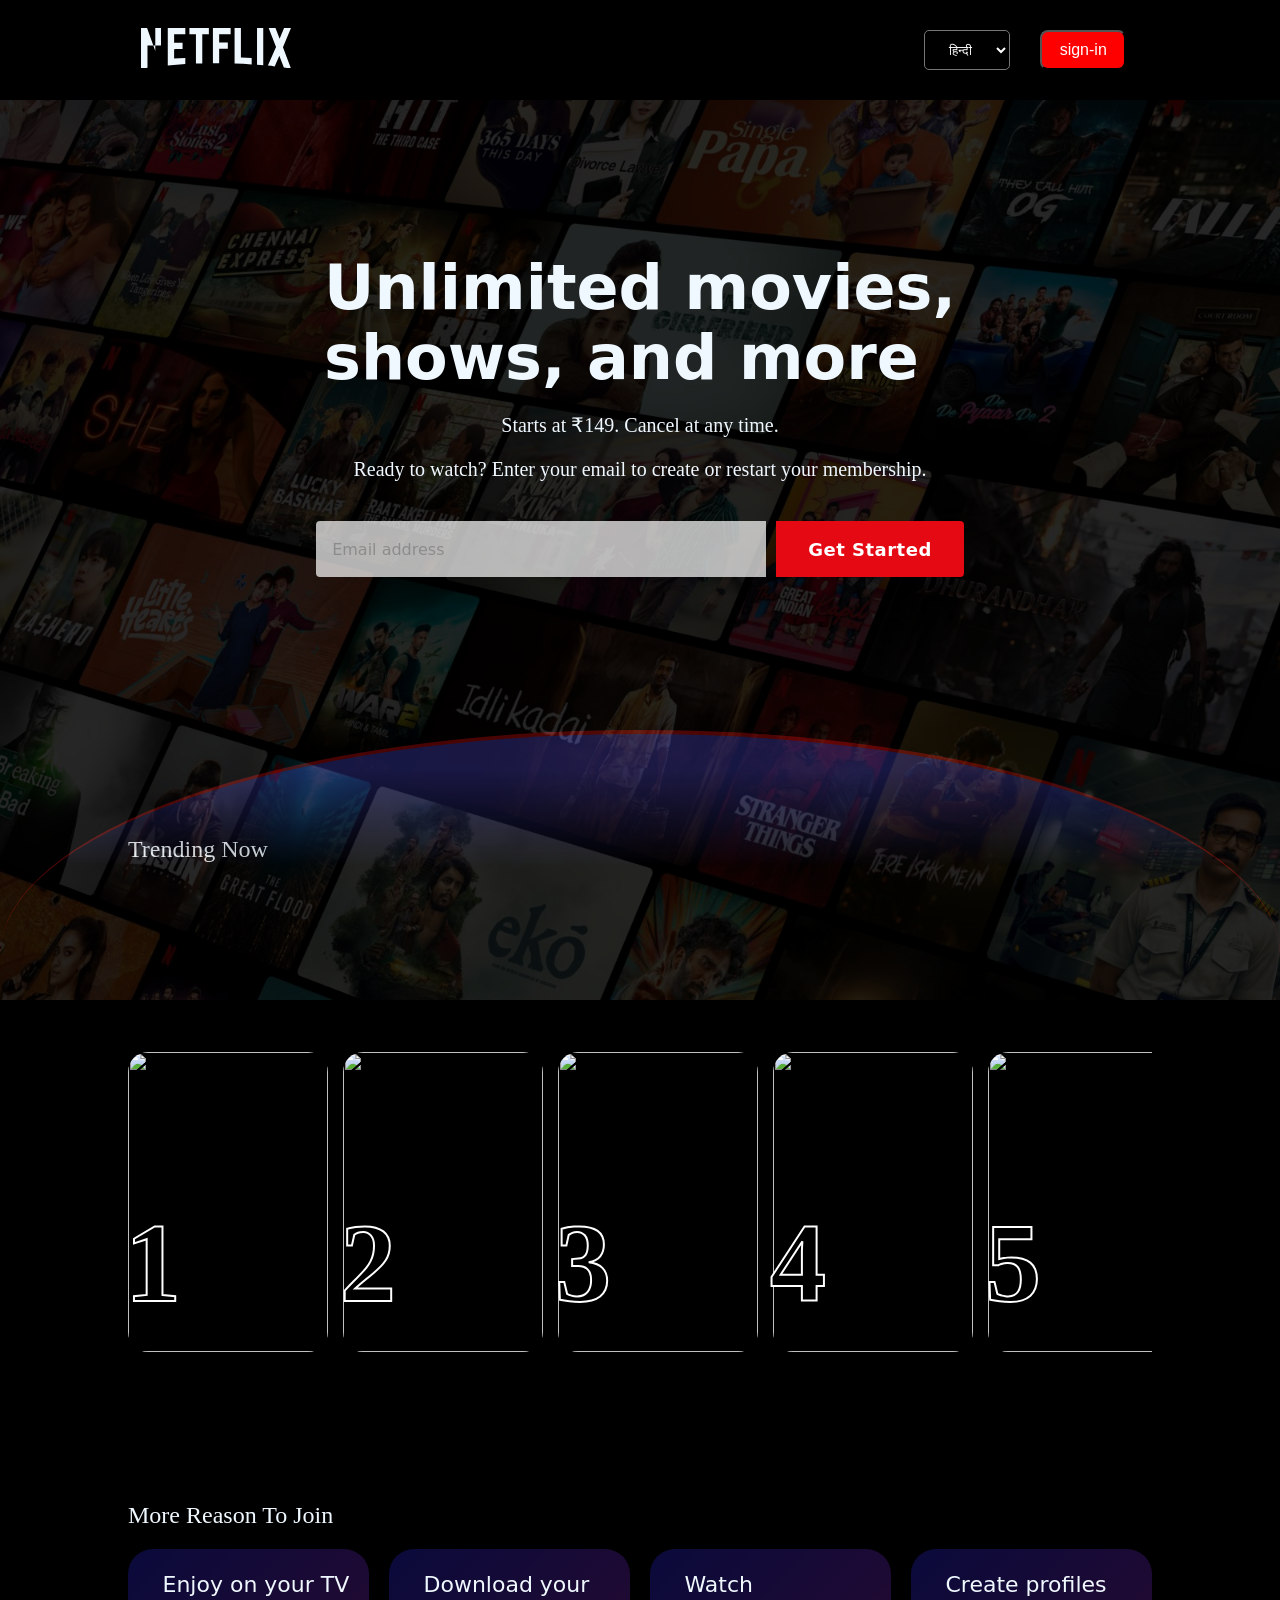
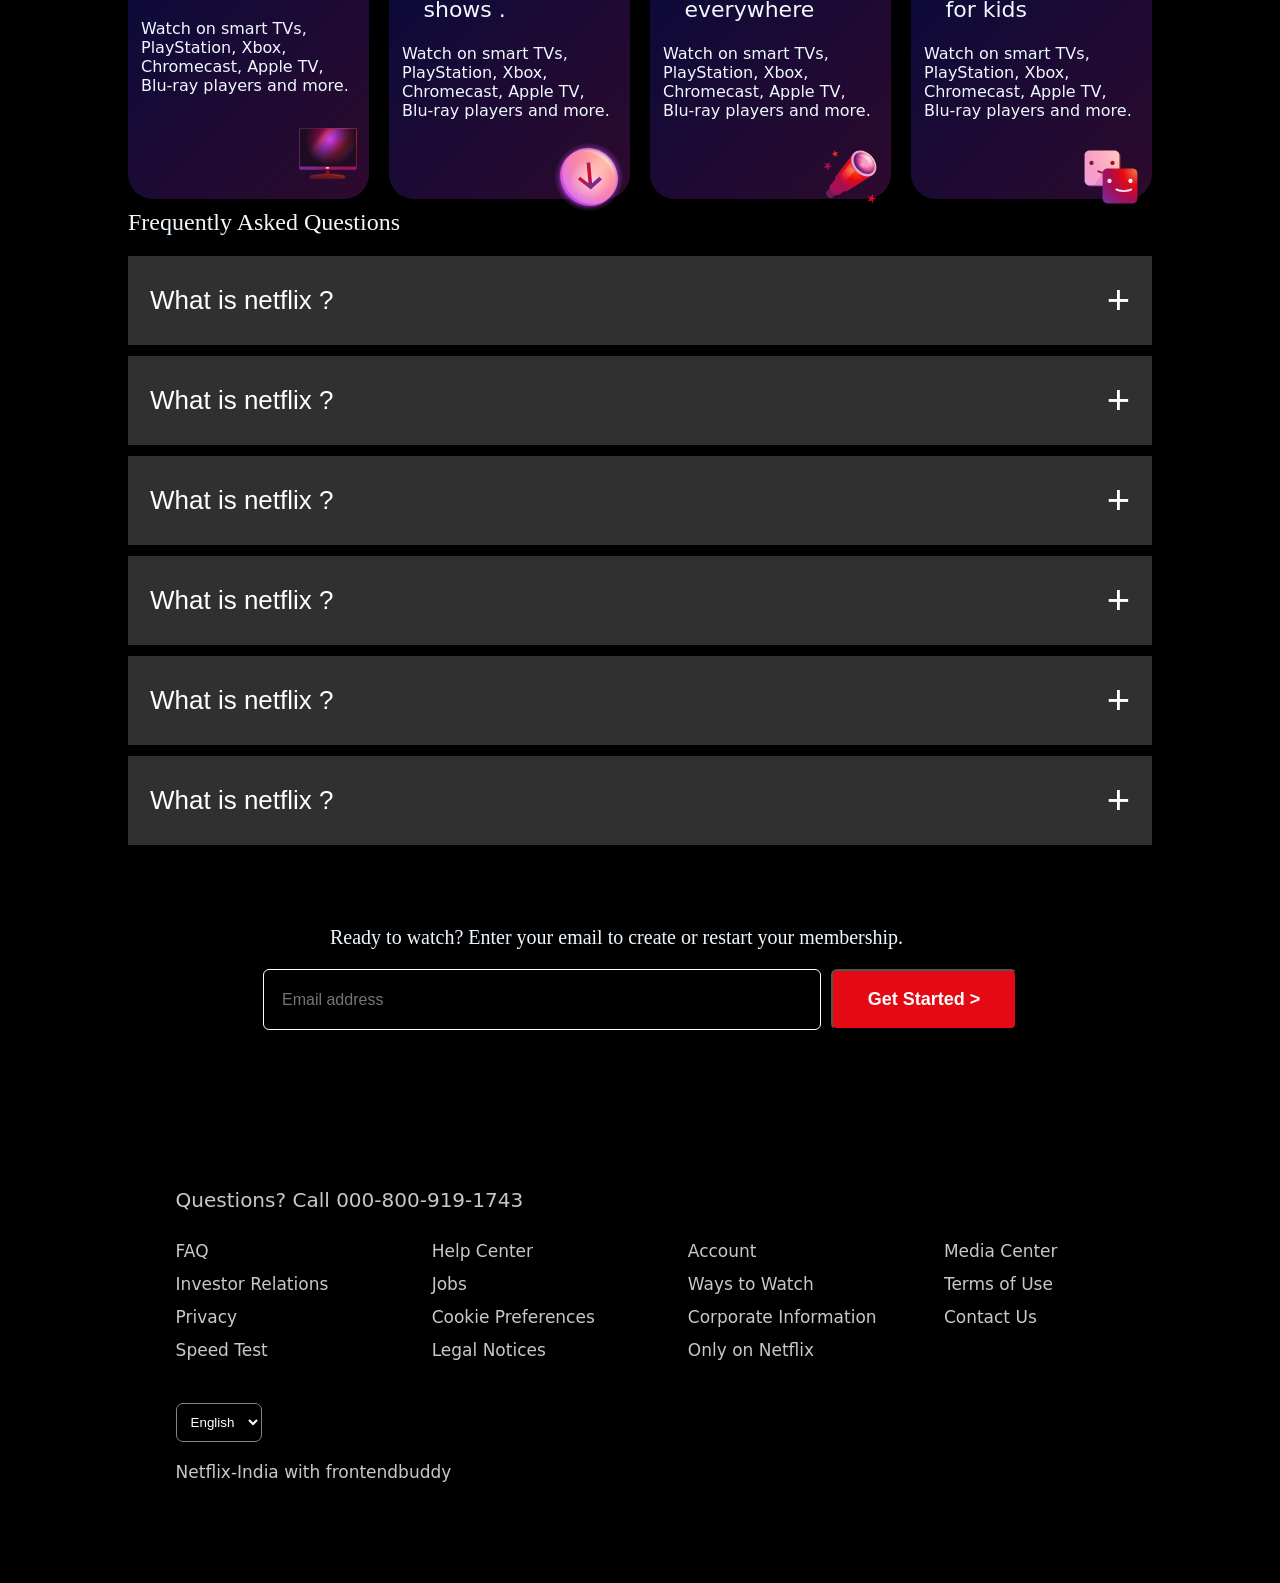
==== commit 8eb24604: "img updated" ====
--- a/index.html
+++ b/index.html
@@ -19,8 +19,8 @@
                             class="default-ltr-iqcdef-cache-17hp4kx e38gzvf2">
                             <g>
                                 <path
-                                    d="M105.06233,14.2806261 L110.999156,30 C109.249227,29.7497422 107.500234,29.4366857 105.718437,29.1554972 L102.374168,20.4686475 L98.9371075,28.4375293 C97.2499766,28.1563408 95.5928391,28.061674 93.9057081,27.8432843 L99.9372012,14.0931671 L94.4680851,-5.68434189e-14 L99.5313525,-5.68434189e-14 L102.593495,7.87421502 L105.874965,-5.68434189e-14 L110.999156,-5.68434189e-14 L105.06233,14.2806261 Z M90.4686475,-5.68434189e-14 L85.8749649,-5.68434189e-14 L85.8749649,27.2499766 C87.3746368,27.3437061 88.9371075,27.4055675 90.4686475,27.5930265 L90.4686475,-5.68434189e-14 Z M81.9055207,26.93692 C77.7186241,26.6557316 73.5307901,26.4064111 69.250164,26.3117443 L69.250164,-5.68434189e-14 L73.9366389,-5.68434189e-14 L73.9366389,21.8745899 C76.6248008,21.9373887 79.3120255,22.1557784 81.9055207,22.2804387 L81.9055207,26.93692 Z M64.2496954,10.6561065 L64.2496954,15.3435186 L57.8442216,15.3435186 L57.8442216,25.9996251 L53.2186709,25.9996251 L53.2186709,-5.68434189e-14 L66.3436123,-5.68434189e-14 L66.3436123,4.68741213 L57.8442216,4.68741213 L57.8442216,10.6561065 L64.2496954,10.6561065 Z M45.3435186,4.68741213 L45.3435186,26.2498828 C43.7810479,26.2498828 42.1876465,26.2498828 40.6561065,26.3117443 L40.6561065,4.68741213 L35.8121661,4.68741213 L35.8121661,-5.68434189e-14 L50.2183897,-5.68434189e-14 L50.2183897,4.68741213 L45.3435186,4.68741213 Z M30.749836,15.5928391 C28.687787,15.5928391 26.2498828,15.5928391 24.4999531,15.6875059 L24.4999531,22.6562939 C27.2499766,22.4678976 30,22.2495079 32.7809542,22.1557784 L32.7809542,26.6557316 L19.812541,27.6876933 L19.812541,-5.68434189e-14 L32.7809542,-5.68434189e-14 L32.7809542,4.68741213 L24.4999531,4.68741213 L24.4999531,10.9991564 C26.3126816,10.9991564 29.0936358,10.9054269 30.749836,10.9054269 L30.749836,15.5928391 Z M4.78114163,12.9684132 L4.78114163,29.3429562 C3.09401069,29.5313525 1.59340144,29.7497422 0,30 L0,-5.68434189e-14 L4.4690224,-5.68434189e-14 L10.562377,17.0315868 L10.562377,-5.68434189e-14 L15.2497891,-5.68434189e-14 L15.2497891,28.061674 C13.5935889,28.3437998 11.906458,28.4375293 10.1246602,28.6868498 L4.78114163,12.9684132 Z">
-                                </path>
+                                    d="M105.06233,14.2806261 L110.999156,30 C109.249227,29.7497422 107.500234,29.4366857 105.718437,29.1554972 L102.374168,20.4686475 L98.9371075,28.4375293 C97.2499766,28.1563408 95.5928391,28.061674 93.9057081,27.8432843 L99.9372012,14.0931671 L94.4680851,-5.68434189e-14 L99.5313525,-5.68434189e-14 L102.593495,7.87421502 L105.874965,-5.68434189e-14 L110.999156,-5.68434189e-14 L105.06233,14.2806261 Z M90.4686475,-5.68434189e-14 L85.8749649,-5.68434189e-14 L85.8749649,27.2499766 C87.3746368,27.3437061 88.9371075,27.4055675 90.4686475,27.5930265 L90.4686475,-5.68434189e-14 Z M81.9055207,26.93692 C77.7186241,26.6557316 73.5307901,26.4064111 69.250164,26.3117443 L69.250164,-5.68434189e-14 L73.9366389,-5.68434189e-14 L73.9366389,21.8745899 C76.6248008,21.9373887 79.3120255,22.1557784 81.9055207,22.2804387 L81.9055207,26.93692 Z M64.2496954,10.6561065 L64.2496954,15.3435186 L57.8442216,15.3435186 L57.8442216,25.9996251 L53.2186709,25.9996251 L53.2186709,-5.68434189e-14 L66.3436123,-5.68434189e-14 L66.3436123,4.68741213 L57.8442216,4.68741213 L57.8442216,10.6561065 L64.2496954,10.6561065 Z M45.3435186,4.68741213 L45.3435186,26.2498828 C43.7810479,26.2498828 42.1876465,26.2498828 40.6561065,26.3117443 L40.6561065,4.68741213 L35.8121661,4.68741213 L35.8121661,-5.68434189e-14 L50.2183897,-5.68434189e-14 L50.2183897,4.68741213 L45.3435186,4.68741213 Z M30.749836,15.5928391 C28.687787,15.5928391 26.2498828,15.5928391 24.4999531,15.6875059 L24.4999531,22.6562939 C27.2499766,22.4678976 30,22.2495079 32.7809542,22.1557784 L32.7809542,26.6557316 L19.812541,27.6876933 L19.812541,-5.68434189e-14 L32.7809542,-5.68434189e-14 L32.7809542,4.68741213 L24.4999531,4.68741213 L24.4999531,10.9991564 C26.3126816,10.9991564 29.0936358,10.9054269 30.749836,10.9054269 L30.749836,15.5928391 Z M4.78114163,12.9684132 L4.78114163,29.3429562 C3.09401069,29.5313525 1.59340144,29.7497422 0,30 L0,-5.68434189e-14 L4.4690224,-5.68434189e-14 L10.562377,17.0315868 L10.562377,-5.68434189e-14 L14.7812491,-5.68434189e-14 L14.7812491,12.9684132 L4.78114163,12.9684132 Z"
+                                    fill="currentColor"></path>
                             </g>
                         </svg>
                     </div>
@@ -46,8 +46,8 @@
 
 Ready to watch? Enter your email to create or restart your membership.</p>
 <div class="netflix-input">
-    <input id="input1" type="email" placeholder="Email address">
-    <button id="get-start">Get Started &gt;</button>
+    <input id="input1" type="email" placeholder="Email address" required>
+    <button id="get-start">Get Started</button>
 </div>
             </div> 
         </div>
@@ -197,8 +197,8 @@
     <section class="email-section">
         <h2>Ready to watch? Enter your email to create or restart your membership.</h2>
         <div class="email-box">
-            <input type="email" placeholder="Email address">
-            <button>Get Started &gt;</button>
+            <input id="input2" type="email" placeholder="Email address">
+            <button id="get-start1">Get Started &gt;</button>
         </div>
     </section>
 
@@ -236,6 +236,8 @@
 
 </div>
 
+</div>
+
 <select class="language">
     <option>English</option>
     <option>Hindi</option>
--- a/style.css
+++ b/style.css
@@ -22,6 +22,8 @@
  opacity: 0.2;
  position: absolute;
  top: 0;
+ pointer-events: none;
+ z-index: -1;
 }
 
 
@@ -38,9 +40,6 @@
 .navdiv .left svg{
     height: 50%;
     width: 50%;
-    
-   
-
 }
 .navdiv .left,.right{
         width: 50%;
@@ -90,6 +89,8 @@
 
     height: 100vh;
     width: 100%;
+    pointer-events: none;
+    z-index: -1;
    
 }
 .wrap{
@@ -99,6 +100,8 @@
     flex-direction: column;
   height: 70vh;
   gap: 30px;
+  position: relative;
+  z-index: 10;
 }
 #h1{
     font-size: 62px;
@@ -125,32 +128,58 @@
 .netflix-input{
     display: flex;
     justify-content: center;
-align-items: center;
-gap: 30px;
-
+    align-items: center;
+    gap: 10px;
+    flex-wrap: wrap;
+    margin-top: 20px;
+    position: relative;
+    z-index: 20;
 }
 #input1{
-    width: 400px;
-    height: 50px;
-    background-color: transparent;
+    width: 450px;
+    height: 56px;
+    background-color: rgba(255, 255, 255, 0.7);
     padding: 0 16px;
     font-size: 16px;
-    border: 1px solid #8c8c8c;
+    color: #000;
+    border: none;
     border-radius: 4px 0 0 4px;
-}
-.netflix-input::placeholder{
-    color:#8c8c8c;
+    outline: none;
+    transition: background-color 0.3s ease;
+    font-family: system-ui, -apple-system, BlinkMacSystemFont, 'Segoe UI', Roboto, sans-serif;
+}
+#input1::placeholder{
+    color: #8c8c8c;
+}
+#input1:focus{
+    background-color: #fff;
 }
 #get-start{
     cursor: pointer;
-    height: 50px;
-    padding: 0 26px;
+    height: 56px;
+    padding: 0 32px;
     background-color: #e50914;
     color: #fff;
-    font-size:18px ;
+    font-size: 18px;
+    font-weight: 700;
     border: none;
-    
     border-radius: 0 4px 4px 0;
+    transition: background-color 0.2s ease;
+    font-family: system-ui, -apple-system, BlinkMacSystemFont, 'Segoe UI', Roboto, sans-serif;
+    letter-spacing: 0.5px;
+    display: flex;
+    align-items: center;
+    justify-content: center;
+}
+#get-start:hover{
+    background-color: #f40812;
+}
+#get-start:active{
+    background-color: #c20812;
+}
+#input1[style*="borderColor: red"]{
+    border: 2px solid #e50914 !important;
+    background-color: rgba(255, 100, 100, 0.1) !important;
 }
 .sepration{
     display: flex;
@@ -308,6 +337,7 @@
     border: 1px solid white;
     border-radius: 6px;
     font-size:16px ;
+    color: white;
 }
 .email-box button{
     background-color: #e50914;
@@ -355,7 +385,6 @@
 .footer-grid li:hover{
     text-decoration: underline;
 }
-
 .language{
     margin-top: 30px;
     padding: 10px;
